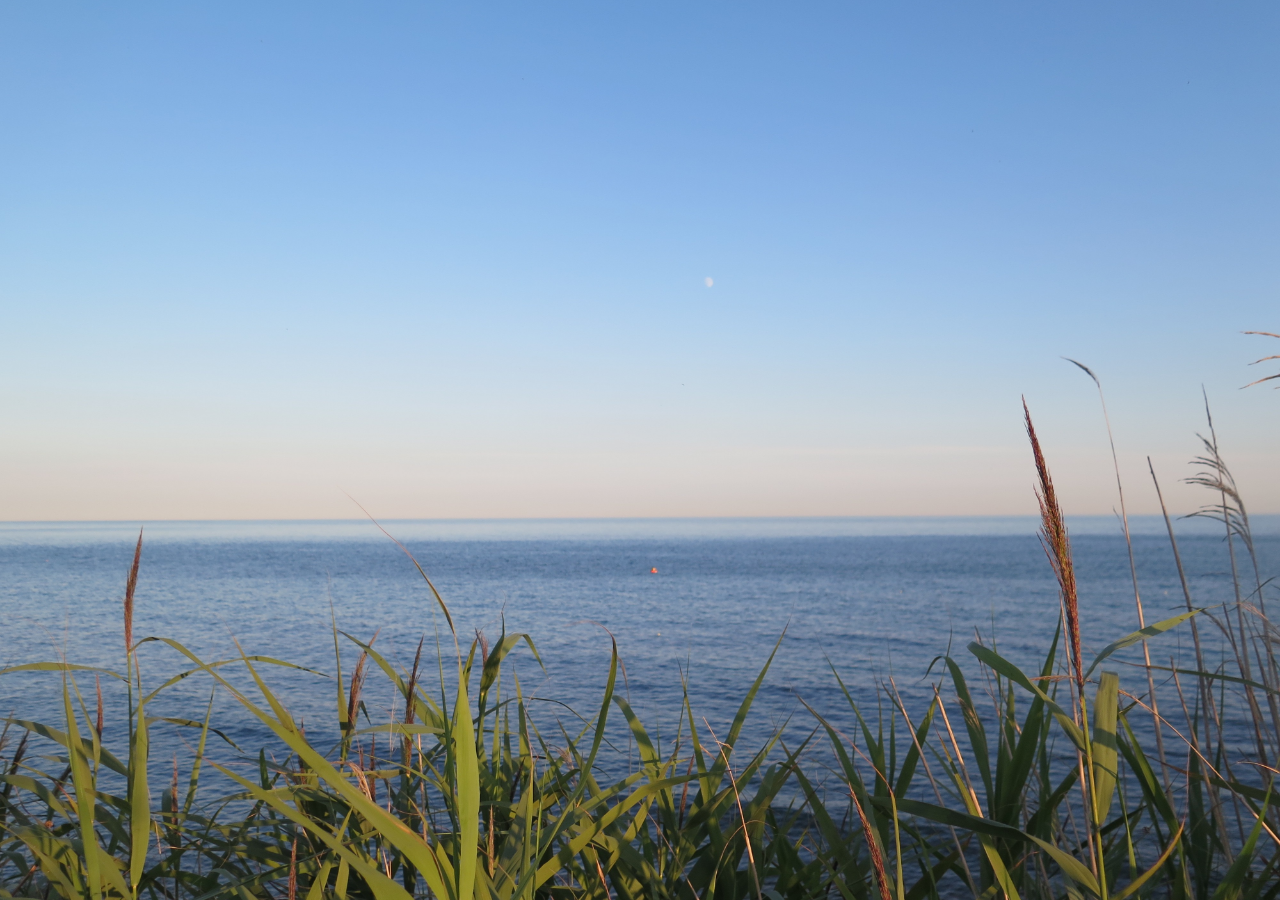
==== index copy.html @ f90bd70f "major" ====
<!DOCTYPE html>
<html lang="en">
  <head>
    <meta charset="utf-8">
    <meta http-equiv="X-UA-Compatible" content="IE=edge">
    <meta name="viewport" content="width=device-width, initial-scale=1">
    <!-- The above 3 meta tags *must* come first in the head; any other head content must come *after* these tags -->
    <title>Needle Therapy</title>

    <!-- Bootstrap -->
    <link href="css/bootstrap.min.css" rel="stylesheet">

    <!-- Custom Less -->
    <link href="css/style.less" type="text/css" rel="stylesheet/less">
    <script src="js/less.js""></script>

    <link href='https://fonts.googleapis.com/css?family=Lora:400,700,400italic,700italic' rel='stylesheet' type='text/css'>

    <link href='https://fonts.googleapis.com/css?family=Shadows+Into+Light+Two|Caveat:400,700' rel='stylesheet' type='text/css'>

	 <link href="https://fonts.googleapis.com/css?family=Alegreya|Antic+Slab|Cardo|EB+Garamond|Karma:300|Lustria|Ovo|Quattrocento|Source+Serif+Pro" rel="stylesheet"> 

    <!-- HTML5 shim and Respond.js for IE8 support of HTML5 elements and media queries -->
    <!-- WARNING: Respond.js doesn't work if you view the page via file:// -->
    <!--[if lt IE 9]>
      <script src="https://oss.maxcdn.com/html5shiv/3.7.3/html5shiv.min.js"></script>
      <script src="https://oss.maxcdn.com/respond/1.4.2/respond.min.js"></script>
    <![endif]-->
  </head>
  <body style="padding-top: 0;">
    

    <div class="container-fluid header">
      <div class="container">
      	<div id="title-boxes">
	      	<div id="header-img-box">
		        <img  class="img-responsive" src="img/logo_yellow_star.png" />
		    </div> <!-- /#header-img-box -->
		    <div id="header-text-box">
		        <h1 id="site-title">NeedleTherapy</h1>
		        <h2 id="site-sub-title">Acupuncture and Nutrition</h2>
	       </div> <!-- /#header-text-box -->
       </div> <!-- /#title-boxes -->
      </div>
    </div>

    <nav class="navbar navbar-inverse" style="margin-top: -60px;">
      <div class="container">
        <!-- Brand and toggle get grouped for better mobile display -->
        <div class="navbar-header">
          <button type="button" class="navbar-toggle collapsed" data-toggle="collapse" data-target="#bs-example-navbar-collapse-1" aria-expanded="false">
            <span class="sr-only">Toggle navigation</span>
            <span class="icon-bar"></span>
            <span class="icon-bar"></span>
            <span class="icon-bar"></span>
          </button>
          <a class="navbar-brand" href="#">NeedleTherapy</a>
        </div>

        <!-- Collect the nav links, forms, and other content for toggling -->
        <div class="collapse navbar-collapse" id="bs-example-navbar-collapse-1">
          <ul class="nav navbar-nav">
            <li><a href="#">Link <span class="sr-only">(current)</span></a></li>
            <li><a href="#">Link</a></li>
            <li class="dropdown">
              <a href="#" class="dropdown-toggle" data-toggle="dropdown" role="button" aria-haspopup="true" aria-expanded="false">Dropdown <span class="caret"></span></a>
              <ul class="dropdown-menu">
                <li><a href="#">Action</a></li>
                <li><a href="#">Another action</a></li>
                <li><a href="#">Something else here</a></li>
              </ul>
            </li>
          </ul>
        </div><!-- /.navbar-collapse -->
      </div><!-- /.container-fluid -->
    </nav>

    <div id="main">
	    <div class="container">
	        <section class="row front-page-section"> 
	          <div class="col-sm-6">
	            <p>Lorem ipsum dolor sit amet, consectetur adipiscing elit. Cras id sollicitudin urna. Interdum et malesuada fames ac ante ipsum primis in faucibus. Proin a tincidunt ipsum, eu pellentesque ante. Suspendisse laoreet nibh at libero gravida pharetra. Morbi dapibus consectetur erat at vestibulum.</p>
	            <p>Lorem ipsum dolor sit amet, consectetur adipiscing elit. Cras id sollicitudin urna. Interdum et malesuada fames ac ante ipsum primis in faucibus. Proin a tincidunt ipsum, eu pellentesque ante. Suspendisse laoreet nibh at libero gravida pharetra. Morbi dapibus consectetur erat at vestibulum.</p>
	          </div> <!-- /.col -->
	          <div class="col-sm-6">
	             <img class="img-responsive" src="img/2.jpg" />
	          </div> <!-- /.col -->
	        </section> <!-- /.row -->
	    </div> <!-- /.container -->   

	    <section class="container-fluid highlight-section">
	      <div class="container"> 
	        <div id="services" class="row"> 
	          <div class="col-md-12 text-center">
	            <h2>Services</h2>
	          </div> <!-- /.col -->
	          <div class="col-md-4 service-box">
	            <h3>Acupuncture</h3>
	            <p>Lorem ipsum dolor sit amet, consectetur adipiscing elit. Cras id sollicitudin urna. Interdum et malesuada fames ac ante ipsum primis in faucibus. Proin a tincidunt ipsum, eu pellentesque ante. Suspendisse laoreet nibh at libero gravida pharetra. Morbi dapibus consectetur erat at vestibulum.</p>
	            <button type="button" class="btn btn-default">More</button>
	          </div> <!-- /.col -->
	          <div class="col-md-4 service-box">
	            <h3>Facial Acupuncture</h3>
	            <p>Lorem ipsum dolor sit amet, consectetur adipiscing elit. Cras id sollicitudin urna. Interdum et malesuada fames ac ante ipsum primis in faucibus. Proin a tincidunt ipsum, eu pellentesque ante. Suspendisse laoreet nibh at libero gravida pharetra. Morbi dapibus consectetur erat at vestibulum.</p>
	            <button type="button" class="btn btn-default">More</button>
	          </div> <!-- /.col -->
	          <div class="col-md-4 service-box">
	            <h3>Nutritional Therapy</h3>
	            <p>Lorem ipsum dolor sit amet, consectetur adipiscing elit. Cras id sollicitudin urna. Interdum et malesuada fames ac ante ipsum primis in faucibus. Proin a tincidunt ipsum, eu pellentesque ante. Suspendisse laoreet nibh at libero gravida pharetra. Morbi dapibus consectetur erat at vestibulum.</p>
	            <button type="button" class="btn btn-default">More</button>
	          </div> <!-- /.col -->
	        </div> <!-- /.row -->
	      </div> <!-- /.container -->
	    </section> <!-- /.highlight-section -->
	    <div class="container">
	       <section class="row front-page-section"> 
	          <div class="col-md-12">
	            <h2 class="text-center">About Acupuncture</h2>
	          </div> <!-- /.col -->
	          <div class="col-sm-6">
	            <p>Lorem ipsum dolor sit amet, consectetur adipiscing elit. Cras id sollicitudin urna. Interdum et malesuada fames ac ante ipsum primis in faucibus. Proin a tincidunt ipsum, eu pellentesque ante. Suspendisse laoreet nibh at libero gravida pharetra. Morbi dapibus consectetur erat at vestibulum.</p>
	            <p>Lorem ipsum dolor sit amet, consectetur adipiscing elit. Cras id sollicitudin urna. Interdum et malesuada fames ac ante ipsum primis in faucibus. Proin a tincidunt ipsum, eu pellentesque ante. Suspendisse laoreet nibh at libero gravida pharetra. Morbi dapibus consectetur erat at vestibulum.</p>
	            <p>Lorem ipsum dolor sit amet, consectetur adipiscing elit. Cras id sollicitudin urna. Interdum et malesuada fames ac ante ipsum primis in faucibus. Proin a tincidunt ipsum, eu pellentesque ante. Suspendisse laoreet nibh at libero gravida pharetra. Morbi dapibus consectetur erat at vestibulum.</p>
	          </div> <!-- /.col -->
	          <div class="col-sm-6">
	             <img class="img-responsive" src="img/7.jpg" />
	          </div> <!-- /.col -->
	        </section> <!-- /.row -->
	        <section class="row front-page-section highlight-section"> 
	          <div class="col-md-12">
	            <h2 class="text-center">Needle Therapy Blog</h2>
	          </div> <!-- /.col -->
	          <div class="col-md-6">
	            <h3>Article 1</h3>
	            <p>Lorem ipsum dolor sit amet, consectetur adipiscing elit. Cras id sollicitudin urna. Interdum et malesuada fames ac ante ipsum primis in faucibus. Proin a tincidunt ipsum, eu pellentesque ante. Suspendisse laoreet nibh at libero gravida pharetra. Morbi dapibus consectetur erat at vestibulum.</p>
	            <a href="#">Read More</a>
	            <h3>Article 2</h3>
	            <p>Lorem ipsum dolor sit amet, consectetur adipiscing elit. Cras id sollicitudin urna. Interdum et malesuada fames ac ante ipsum primis in faucibus. Proin a tincidunt ipsum, eu pellentesque ante. Suspendisse laoreet nibh at libero gravida pharetra. Morbi dapibus consectetur erat at vestibulum.</p>
	            <a href="#">Read More</a>
	          </div> <!-- /.col -->
	          <div class="col-md-6">
	            <h3>Featured Post</h3>
	            <p>Lorem ipsum dolor sit amet, consectetur adipiscing elit. Cras id sollicitudin urna. Interdum et malesuada fames ac ante ipsum primis in faucibus. Proin a tincidunt ipsum, eu pellentesque ante. Suspendisse laoreet nibh at libero gravida pharetra. Morbi dapibus consectetur erat at vestibulum.</p>
	            <a href="#">Read More</a>
	          </div> <!-- /.col -->
	        </section> <!-- /.row -->
	        <section class="row front-page-section"> 
	          <div class="col-md-8 col-md-offset-2 text-center">
	          <img id="about-me-image" class="img-responsive img-circle" src="img/ellie.jpg" />
	            <h2 class="text-center">About Eleanor</h2>
	            <p>Lorem ipsum dolor sit amet, consectetur adipiscing elit. Cras id sollicitudin urna. Interdum et malesuada fames ac ante ipsum primis in faucibus. Proin a tincidunt ipsum, eu pellentesque ante. Suspendisse laoreet nibh at libero gravida pharetra. Morbi dapibus consectetur erat at vestibulum.</p>
	          </div> <!-- /.col -->
	        </section> <!-- /.row -->
	    </div> <!-- /.container -->
	    <div id="page-footer" class="container-fluid">
	      <div class="container">
	        <div class="row">
	          <div class="col-md-6">
	            <p>Address Line 1</p>
	            <p>Address Line 2</p>
	            <p>London</p>
	            <p>555-555-8888</p>
	          </div> <!-- /.col -->
	          <div class="col-md-6"> 
	            <form>
	              <div class="form-group">
	                <label for="exampleInputEmail1">Mailing List</label>
	                <input type="email" class="form-control" id="exampleInputEmail1" placeholder="Email">
	              </div>
	              <button type="submit" class="btn btn-default">Sign up</button>
	            </form>
	            <div>
	              <span class="glyphicon glyphicon-globe" aria-hidden="true"></span>
	            </div>
	          </div> <!-- /.col -->
	        </div> <!-- /.row -->
	      </div> <!-- /.container -->
	    </div> <!-- /.container-fluid #footer -->
	</div> <!-- /#main -->




    <!-- jQuery (necessary for Bootstrap's JavaScript plugins) -->
    <script src="https://ajax.googleapis.com/ajax/libs/jquery/1.12.4/jquery.min.js"></script>
    <!-- Include all compiled plugins (below), or include individual files as needed -->
    <script src="js/bootstrap.min.js"></script>
    <script src="js/needletherapy.js"></script>
  </body>
</html>
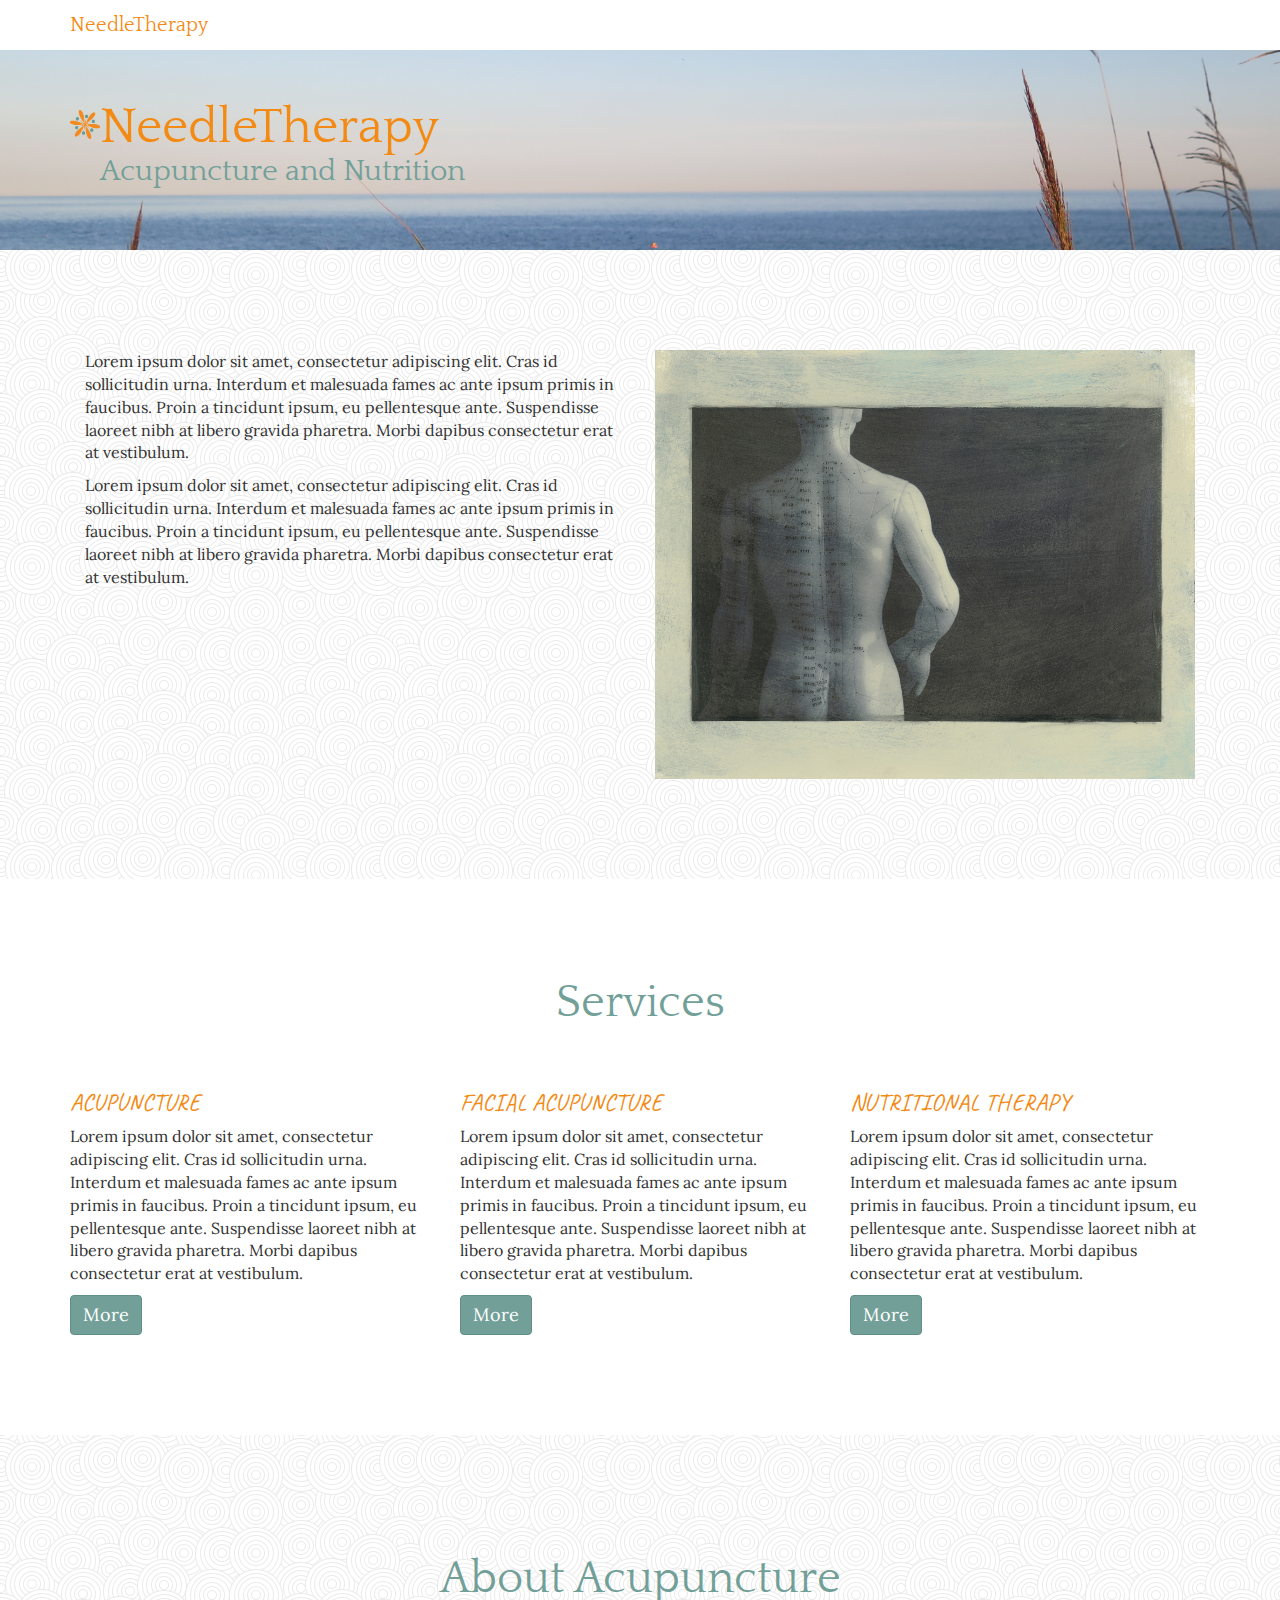
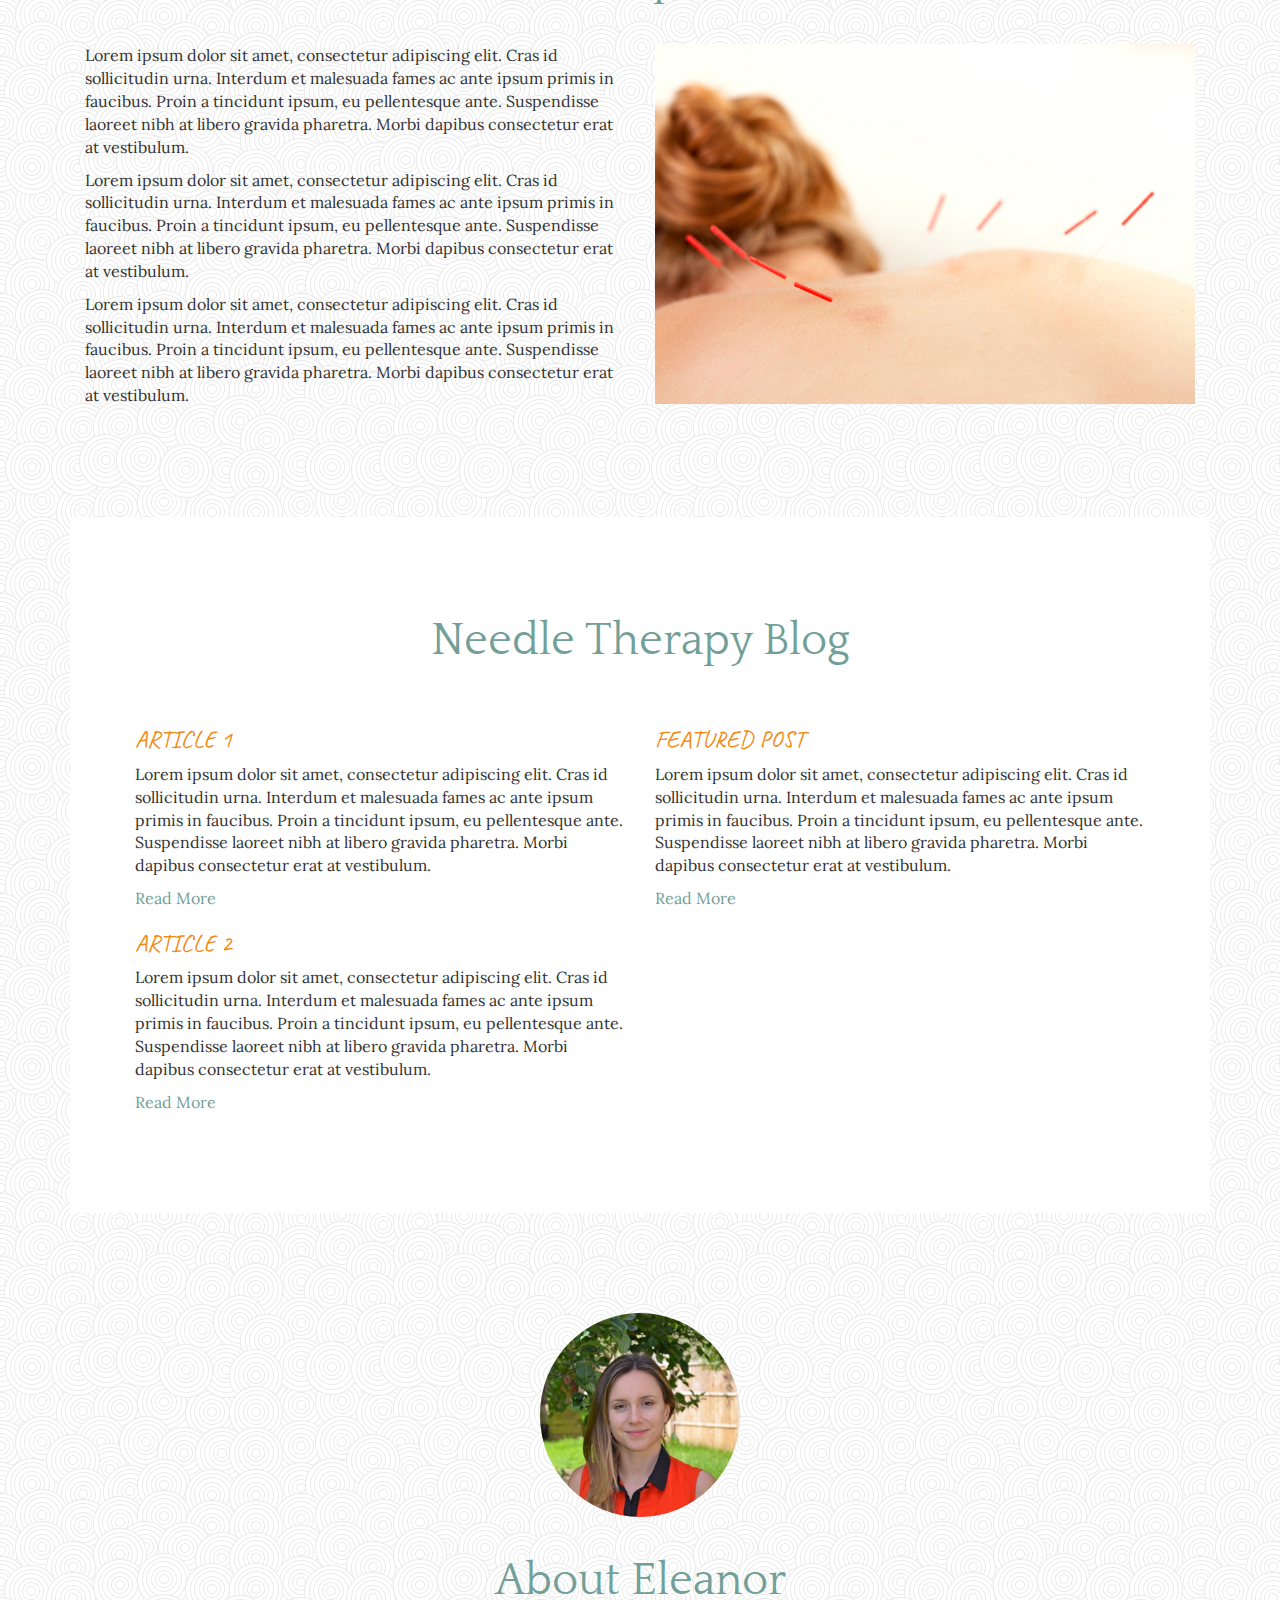
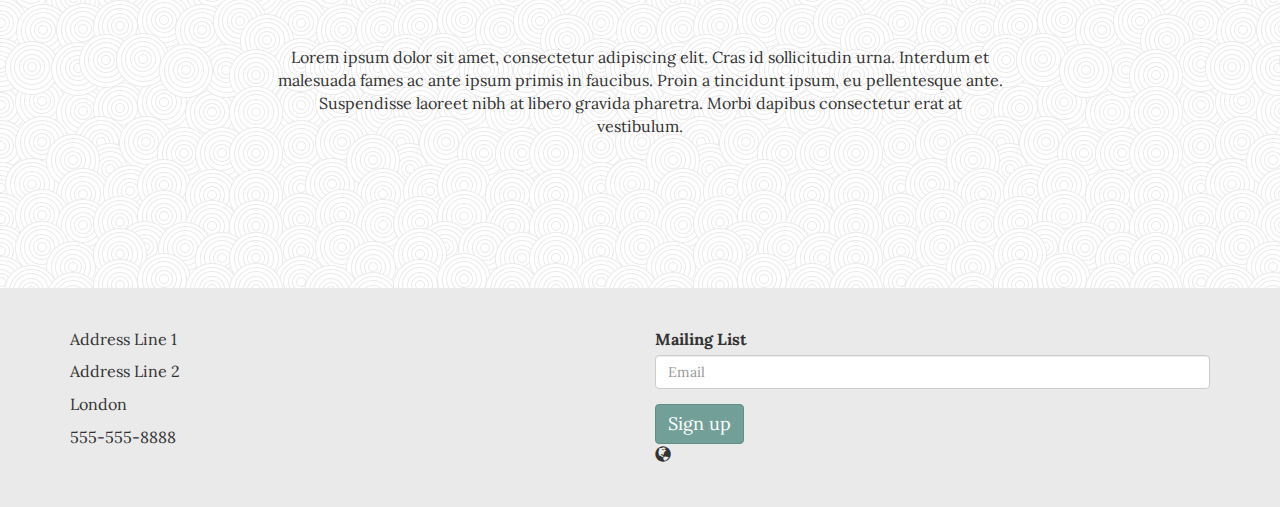
==== commit be9d42ab: "nt" ====
--- a/index copy.html
+++ b/index copy.html
@@ -5,20 +5,16 @@
     <meta http-equiv="X-UA-Compatible" content="IE=edge">
     <meta name="viewport" content="width=device-width, initial-scale=1">
     <!-- The above 3 meta tags *must* come first in the head; any other head content must come *after* these tags -->
-    <title>Needle Therapy</title>
+    <title>NeedleTherapy</title>
 
     <!-- Bootstrap -->
     <link href="css/bootstrap.min.css" rel="stylesheet">
 
     <!-- Custom Less -->
-    <link href="css/style.less" type="text/css" rel="stylesheet/less">
+    <link href="css/style-v2.less" type="text/css" rel="stylesheet/less">
     <script src="js/less.js""></script>
 
-    <link href='https://fonts.googleapis.com/css?family=Lora:400,700,400italic,700italic' rel='stylesheet' type='text/css'>
-
-    <link href='https://fonts.googleapis.com/css?family=Shadows+Into+Light+Two|Caveat:400,700' rel='stylesheet' type='text/css'>
-
-	 <link href="https://fonts.googleapis.com/css?family=Alegreya|Antic+Slab|Cardo|EB+Garamond|Karma:300|Lustria|Ovo|Quattrocento|Source+Serif+Pro" rel="stylesheet"> 
+	<link href="https://fonts.googleapis.com/css?family=Caveat|Lora|Quattrocento:400,700" rel="stylesheet"> 
 
     <!-- HTML5 shim and Respond.js for IE8 support of HTML5 elements and media queries -->
     <!-- WARNING: Respond.js doesn't work if you view the page via file:// -->
@@ -27,24 +23,8 @@
       <script src="https://oss.maxcdn.com/respond/1.4.2/respond.min.js"></script>
     <![endif]-->
   </head>
-  <body style="padding-top: 0;">
-    
-
-    <div class="container-fluid header">
-      <div class="container">
-      	<div id="title-boxes">
-	      	<div id="header-img-box">
-		        <img  class="img-responsive" src="img/logo_yellow_star.png" />
-		    </div> <!-- /#header-img-box -->
-		    <div id="header-text-box">
-		        <h1 id="site-title">NeedleTherapy</h1>
-		        <h2 id="site-sub-title">Acupuncture and Nutrition</h2>
-	       </div> <!-- /#header-text-box -->
-       </div> <!-- /#title-boxes -->
-      </div>
-    </div>
-
-    <nav class="navbar navbar-inverse" style="margin-top: -60px;">
+  <body>
+    <nav class="navbar navbar-inverse navbar-fixed-top">
       <div class="container">
         <!-- Brand and toggle get grouped for better mobile display -->
         <div class="navbar-header">
@@ -75,6 +55,19 @@
       </div><!-- /.container-fluid -->
     </nav>
 
+    <div class="container-fluid header">
+      <div class="container">
+      	<div id="title-boxes">
+	      	<div id="header-img-box">
+		        <img  class="img-responsive" src="img/logo_yellow_star.png" />
+		    </div> <!-- /#header-img-box -->
+		    <div id="header-text-box">
+		        <h1 id="site-title">NeedleTherapy</h1>
+		        <h2 id="site-sub-title">Acupuncture and Nutrition</h2>
+	       </div> <!-- /#header-text-box -->
+       </div> <!-- /#title-boxes -->
+      </div>
+    </div>
     <div id="main">
 	    <div class="container">
 	        <section class="row front-page-section"> 
@@ -91,8 +84,8 @@
 	    <section class="container-fluid highlight-section">
 	      <div class="container"> 
 	        <div id="services" class="row"> 
-	          <div class="col-md-12 text-center">
-	            <h2>Services</h2>
+	          <div class="col-md-12">
+	            <h2 class="section-title">Services</h2>
 	          </div> <!-- /.col -->
 	          <div class="col-md-4 service-box">
 	            <h3>Acupuncture</h3>
@@ -115,7 +108,7 @@
 	    <div class="container">
 	       <section class="row front-page-section"> 
 	          <div class="col-md-12">
-	            <h2 class="text-center">About Acupuncture</h2>
+	            <h2 class="section-title">About Acupuncture</h2>
 	          </div> <!-- /.col -->
 	          <div class="col-sm-6">
 	            <p>Lorem ipsum dolor sit amet, consectetur adipiscing elit. Cras id sollicitudin urna. Interdum et malesuada fames ac ante ipsum primis in faucibus. Proin a tincidunt ipsum, eu pellentesque ante. Suspendisse laoreet nibh at libero gravida pharetra. Morbi dapibus consectetur erat at vestibulum.</p>
@@ -128,7 +121,7 @@
 	        </section> <!-- /.row -->
 	        <section class="row front-page-section highlight-section"> 
 	          <div class="col-md-12">
-	            <h2 class="text-center">Needle Therapy Blog</h2>
+	            <h2 class="section-title">Needle Therapy Blog</h2>
 	          </div> <!-- /.col -->
 	          <div class="col-md-6">
 	            <h3>Article 1</h3>
@@ -146,8 +139,8 @@
 	        </section> <!-- /.row -->
 	        <section class="row front-page-section"> 
 	          <div class="col-md-8 col-md-offset-2 text-center">
-	          <img id="about-me-image" class="img-responsive img-circle" src="img/ellie.jpg" />
-	            <h2 class="text-center">About Eleanor</h2>
+		        <img id="about-me-image" class="img-responsive img-circle" src="img/ellie.jpg" />
+	            <h2 class="section-title">About Eleanor</h2>
 	            <p>Lorem ipsum dolor sit amet, consectetur adipiscing elit. Cras id sollicitudin urna. Interdum et malesuada fames ac ante ipsum primis in faucibus. Proin a tincidunt ipsum, eu pellentesque ante. Suspendisse laoreet nibh at libero gravida pharetra. Morbi dapibus consectetur erat at vestibulum.</p>
 	          </div> <!-- /.col -->
 	        </section> <!-- /.row -->
@@ -185,6 +178,6 @@
     <script src="https://ajax.googleapis.com/ajax/libs/jquery/1.12.4/jquery.min.js"></script>
     <!-- Include all compiled plugins (below), or include individual files as needed -->
     <script src="js/bootstrap.min.js"></script>
-    <script src="js/needletherapy.js"></script>
+    <!-- <script src="js/frontpage-needletherapy.js"></script> -->
   </body>
 </html>